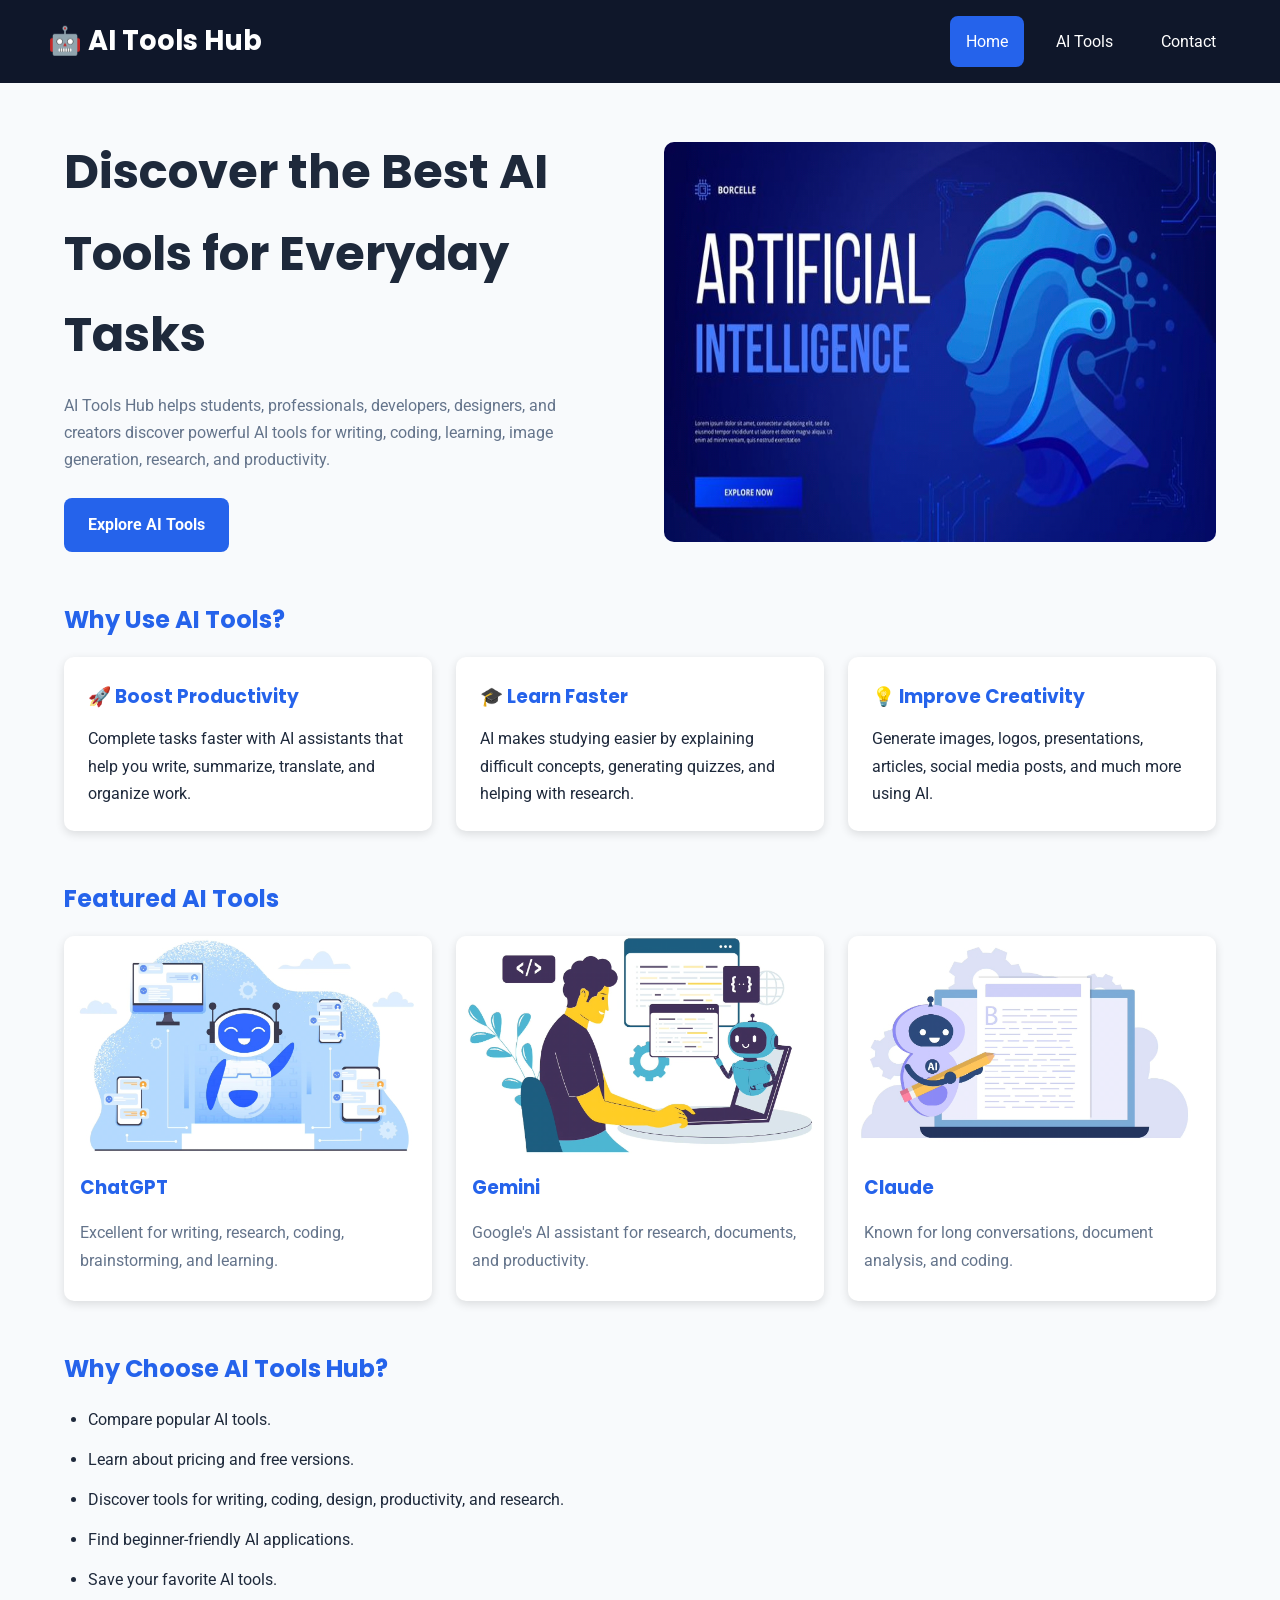
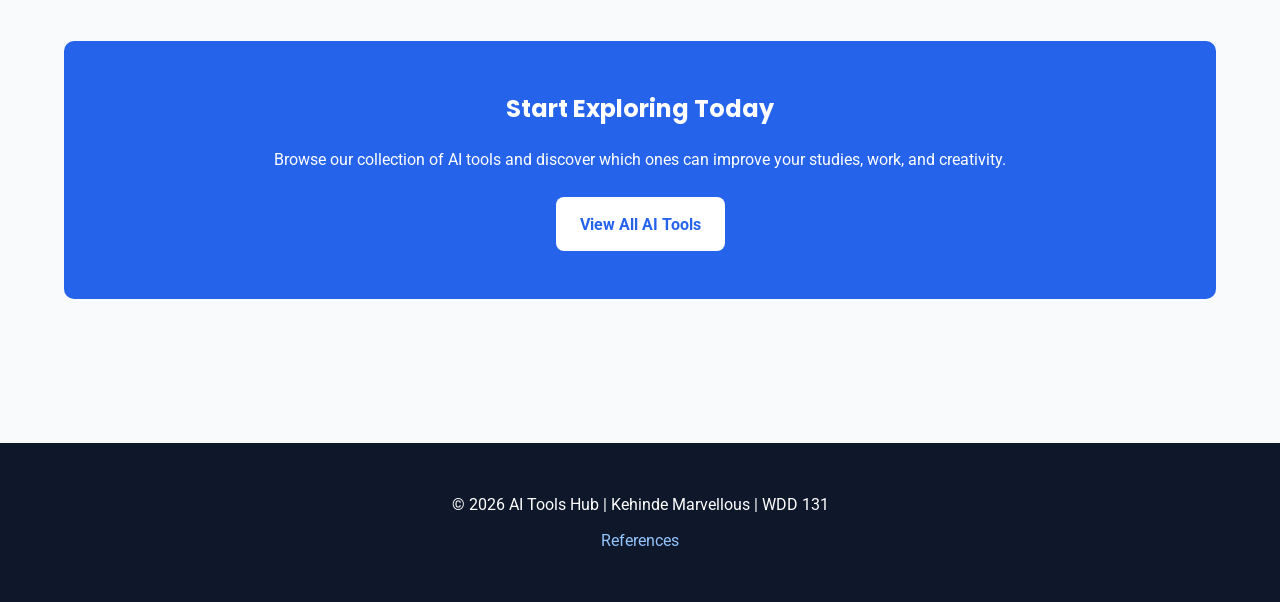
==== project/index.html @ 5527f0c5 "assignment" ====
<!DOCTYPE html>
<html lang="en">
<head>
   <meta charset="UTF-8">
   <meta name="viewport" content="width=device-width, initial-scale=1.0">
   <title>AI Tools Hub | Home</title>
   <meta name="description" content="Discover the best AI tools for writing, coding, design, research, and productivity. Compare features and find the right AI tool for your needs.">
   <meta name="author" content="Kehinde Marvellous">
   <link rel="preconnect" href="https://fonts.googleapis.com">
   <link rel="preconnect" href="https://fonts.gstatic.com" crossorigin>
   <link href="https://fonts.googleapis.com/css2?family=Poppins:wght@400;600;700&family=Roboto:wght@400;500&display=swap" rel="stylesheet">
   <link rel="stylesheet" href="styles/base.css">
   <link rel="stylesheet" href="styles/large.css">

   <script src="scripts/main.js" defer></script>
</head>

<body>

<header>

   <div class="logo">
       🤖 AI Tools Hub
   </div>

   <button id="menu" aria-label="Open Navigation">
       ☰
   </button>

   <nav>

       <ul class="navigation">

           <li>
               <a href="index.html" class="active">
                   Home
               </a>
           </li>

           <li>
               <a href="tools.html">
                   AI Tools
               </a>
           </li>

           <li>
               <a href="contact.html">
                   Contact
               </a>
           </li>

       </ul>

   </nav>

</header>

<main>

   <!-- HERO -->

   <section class="hero">

       <div class="hero-text">

           <h1>
               Discover the Best AI Tools for Everyday Tasks
           </h1>

           <p>

               AI Tools Hub helps students, professionals, developers,
               designers, and creators discover powerful AI tools for
               writing, coding, learning, image generation, research,
               and productivity.

           </p>

           <a href="tools.html" class="button">
               Explore AI Tools
           </a>

       </div>

       <div class="hero-image">

           <img
               src="images/hero.jpg"
               alt="Artificial Intelligence Illustration"
               loading="eager"
               width="1000"
               height="400">

       </div>

   </section>

   <!-- FEATURES -->

   <section class="features">

       <h2>
           Why Use AI Tools?
       </h2>

       <div class="cards">

           <article class="card">

               <h3>
                   🚀 Boost Productivity
               </h3>

               <p>

                   Complete tasks faster with AI assistants that help
                   you write, summarize, translate, and organize work.

               </p>

           </article>

           <article class="card">

               <h3>
                   🎓 Learn Faster
               </h3>

               <p>

                   AI makes studying easier by explaining difficult
                   concepts, generating quizzes, and helping with
                   research.

               </p>

           </article>

           <article class="card">

               <h3>
                   💡 Improve Creativity
               </h3>

               <p>

                   Generate images, logos, presentations, articles,
                   social media posts, and much more using AI.

               </p>

           </article>

       </div>

   </section>

   <section>

       <h2>
           Featured AI Tools
       </h2>

       <div id="featured-tools" class="tool-grid">

           <!-- JavaScript inserts tool cards here -->

       </div>

   </section>


   <section class="benefits">

       <h2>
           Why Choose AI Tools Hub?
       </h2>

       <ul>

           <li>
               Compare popular AI tools.
           </li>

           <li>
               Learn about pricing and free versions.
           </li>

           <li>
               Discover tools for writing, coding, design,
               productivity, and research.
           </li>

           <li>
               Find beginner-friendly AI applications.
           </li>

           <li>
               Save your favorite AI tools.
           </li>

       </ul>

   </section>

   <section class="cta">

       <h2>
           Start Exploring Today
       </h2>

       <p>

           Browse our collection of AI tools and discover
           which ones can improve your studies, work,
           and creativity.

       </p>

       <a href="tools.html" class="button">
           View All AI Tools
       </a>

   </section>

</main>

<footer>

   <p>
       © <span id="year"></span> AI Tools Hub | Kehinde Marvellous | WDD 131
   </p>

   <p>

       <a href="references.html">
           References
       </a>

   </p>

</footer>

</body>
</html>
---- project/styles/base.css ----
:root {
   --primary: #2563eb;
   --secondary: #0f172a;
   --accent: #38bdf8;
   --light: #f8fafc;
   --white: #ffffff;
   --text: #1e293b;
   --gray: #64748b;
   --border: #dbeafe;

   --radius: 10px;
   --shadow: 0 3px 10px rgba(0,0,0,.12);
}


*{
   margin:0;
   padding:0;
   box-sizing:border-box;
}

html{
   scroll-behavior:smooth;
}

body{
   font-family:"Roboto",sans-serif;
   background:var(--light);
   color:var(--text);
   line-height:1.7;
}

img{
   width:100%;
   display:block;
   border-radius:10px;
}


a{
   text-decoration:none;
   color:inherit;
}

header{

   background:var(--secondary);

   color:white;

   padding:1rem;

   position:sticky;

   top:0;

   z-index:100;

}

.logo{

   font-family:"Poppins",sans-serif;

   font-size:1.7rem;

   font-weight:700;

}

#menu{

   background:none;

   border:none;

   color:white;

   font-size:2rem;

   cursor:pointer;

   margin-top:.5rem;

}

.navigation{

   display:none;

   list-style:none;

   margin-top:1rem;

}

.navigation.open{

   display:block;

}

.navigation li{

   margin:.75rem 0;

}

.navigation a{

   display:block;

   padding:.75rem;

   border-radius:8px;

   transition:.3s;

}

.navigation a:hover{

   background:var(--primary);

}

.active{

   background:var(--primary);

}

main{

   width:90%;

   max-width:1200px;

   margin:auto;

   padding:2rem 0;

}

h1,h2,h3{

   font-family:"Poppins",sans-serif;

   margin-bottom:1rem;

}

h2{

   color:var(--primary);

}

section{

   margin-bottom:3rem;

}

.hero{

   display:grid;

   gap:2rem;

   align-items:center;

}

.hero-text h1{

   font-size:2.3rem;

}

.hero-text p{

   margin-bottom:1.5rem;

   color:var(--gray);

}

.button{

   display:inline-block;

   background:var(--primary);

   color:white;

   padding:.85rem 1.5rem;

   border-radius:8px;

   font-weight:bold;

   transition:.3s;

}

.button:hover{

   background:#1d4ed8;

}

.cards{

   display:grid;

   gap:1.5rem;

}

.card{

   background:white;

   padding:1.5rem;

   border-radius:10px;

   box-shadow:var(--shadow);

}

.card h3{

   color:var(--primary);

   margin-bottom:.8rem;

}

.tool-grid{

   display:grid;

   gap:1.5rem;

}

.tool-card{

   background:white;

   border-radius:10px;

   overflow:hidden;

   box-shadow:var(--shadow);

   transition:.3s;

}

.tool-card:hover{

   transform:translateY(-5px);

}

.tool-card img{

   height:220px;

   object-fit:cover;

}

.tool-info{

   padding:1rem;

}

.tool-info h3{

   color:var(--primary);

}

.tool-info p{

   margin:.7rem 0;

   color:var(--gray);

}

.search-box{
   margin-bottom:2rem;
}

.search-box label{
   display:block;
   font-weight:bold;
   margin-bottom:.5rem;
}

.search-box input{
   width:100%;
   padding:.9rem;
   border:1px solid #ccc;
   border-radius:8px;
   font-size:1rem;
}

.page-title{
   text-align:center;
   margin-bottom:2rem;
}

.page-title p{
   color:var(--gray);
   max-width:700px;
   margin:auto;
}

.benefits ul{
   margin-left:1.5rem;
}

.benefits li{
   margin-bottom:.8rem;
}

.cta{
   background:var(--primary);
   color:var(--white);
   padding:2rem;
   border-radius:var(--radius);
   text-align:center;
}

.cta h2{
   color:var(--white);
}

.cta p{
   margin:1rem 0 1.5rem;
}

.cta .button{
   background:var(--white);
   color:var(--primary);
}

.cta .button:hover{
   background:#e2e8f0;
}

.contact-form{
   background:var(--white);
   padding:2rem;
   border-radius:var(--radius);
   box-shadow:var(--shadow);
}

.form-group{
   margin-bottom:1.5rem;
}

.form-group label{
   display:block;
   margin-bottom:.5rem;
   font-weight:600;
}

.form-group input,
.form-group select,
.form-group textarea{
   width:100%;
   padding:.9rem;
   border:1px solid #cbd5e1;
   border-radius:8px;
   font-size:1rem;
   font-family:inherit;
}

.form-group textarea{
   resize:vertical;
}

input[type="submit"]{
   border:none;
   cursor:pointer;
}

.favorites{
   background:var(--white);
   padding:1.5rem;
   border-radius:var(--radius);
   box-shadow:var(--shadow);
}

#favorite-message{
   font-weight:bold;
   color:var(--primary);
}


footer{
   background:var(--secondary);
   color:var(--white);
   text-align:center;
   padding:2rem 1rem;
   margin-top:3rem;
}

footer p{
   margin:.5rem 0;
}

footer a{
   color:#93c5fd;
}

footer a:hover{
   text-decoration:underline;
}

.hidden{
   display:none;
}

.center{
   text-align:center;
}

.text-primary{
   color:var(--primary);
}

@media (min-width:640px){

   .cards{
       grid-template-columns:repeat(2,1fr);
   }

   .tool-grid{
       grid-template-columns:repeat(2,1fr);
   }

}

@media (min-width:900px){

   .hero{
       grid-template-columns:1fr 1fr;
   }

   .cards{
       grid-template-columns:repeat(3,1fr);
   }

   .tool-grid{
       grid-template-columns:repeat(3,1fr);
   }

}

.button:focus,
a:focus,
input:focus,
select:focus,
textarea:focus{
   outline:3px solid var(--accent);
   outline-offset:3px;
}
---- project/styles/large.css ----
@media only screen and (min-width: 768px) {

   header{
       display:flex;
       justify-content:space-between;
       align-items:center;
       padding:1rem 3rem;
   }

   #menu{
       display:none;
   }

   .navigation{
       display:flex;
       gap:1rem;
       margin-top:0;
   }

   .navigation li{
       margin:0;
   }

   .navigation a{
       padding:.75rem 1rem;
   }

   main{
       padding:3rem 0;
   }

   .hero{
       grid-template-columns:1fr 1fr;
       gap:3rem;
   }

   .hero-text h1{
       font-size:3rem;
   }

   .cards{
       grid-template-columns:repeat(3,1fr);
   }

   .tool-grid{
       grid-template-columns:repeat(3,1fr);
   }

   .contact-form{
       max-width:800px;
       margin:auto;
   }

   .cta{
       padding:3rem;
   }

   footer{
       padding:2.5rem;
   }

}
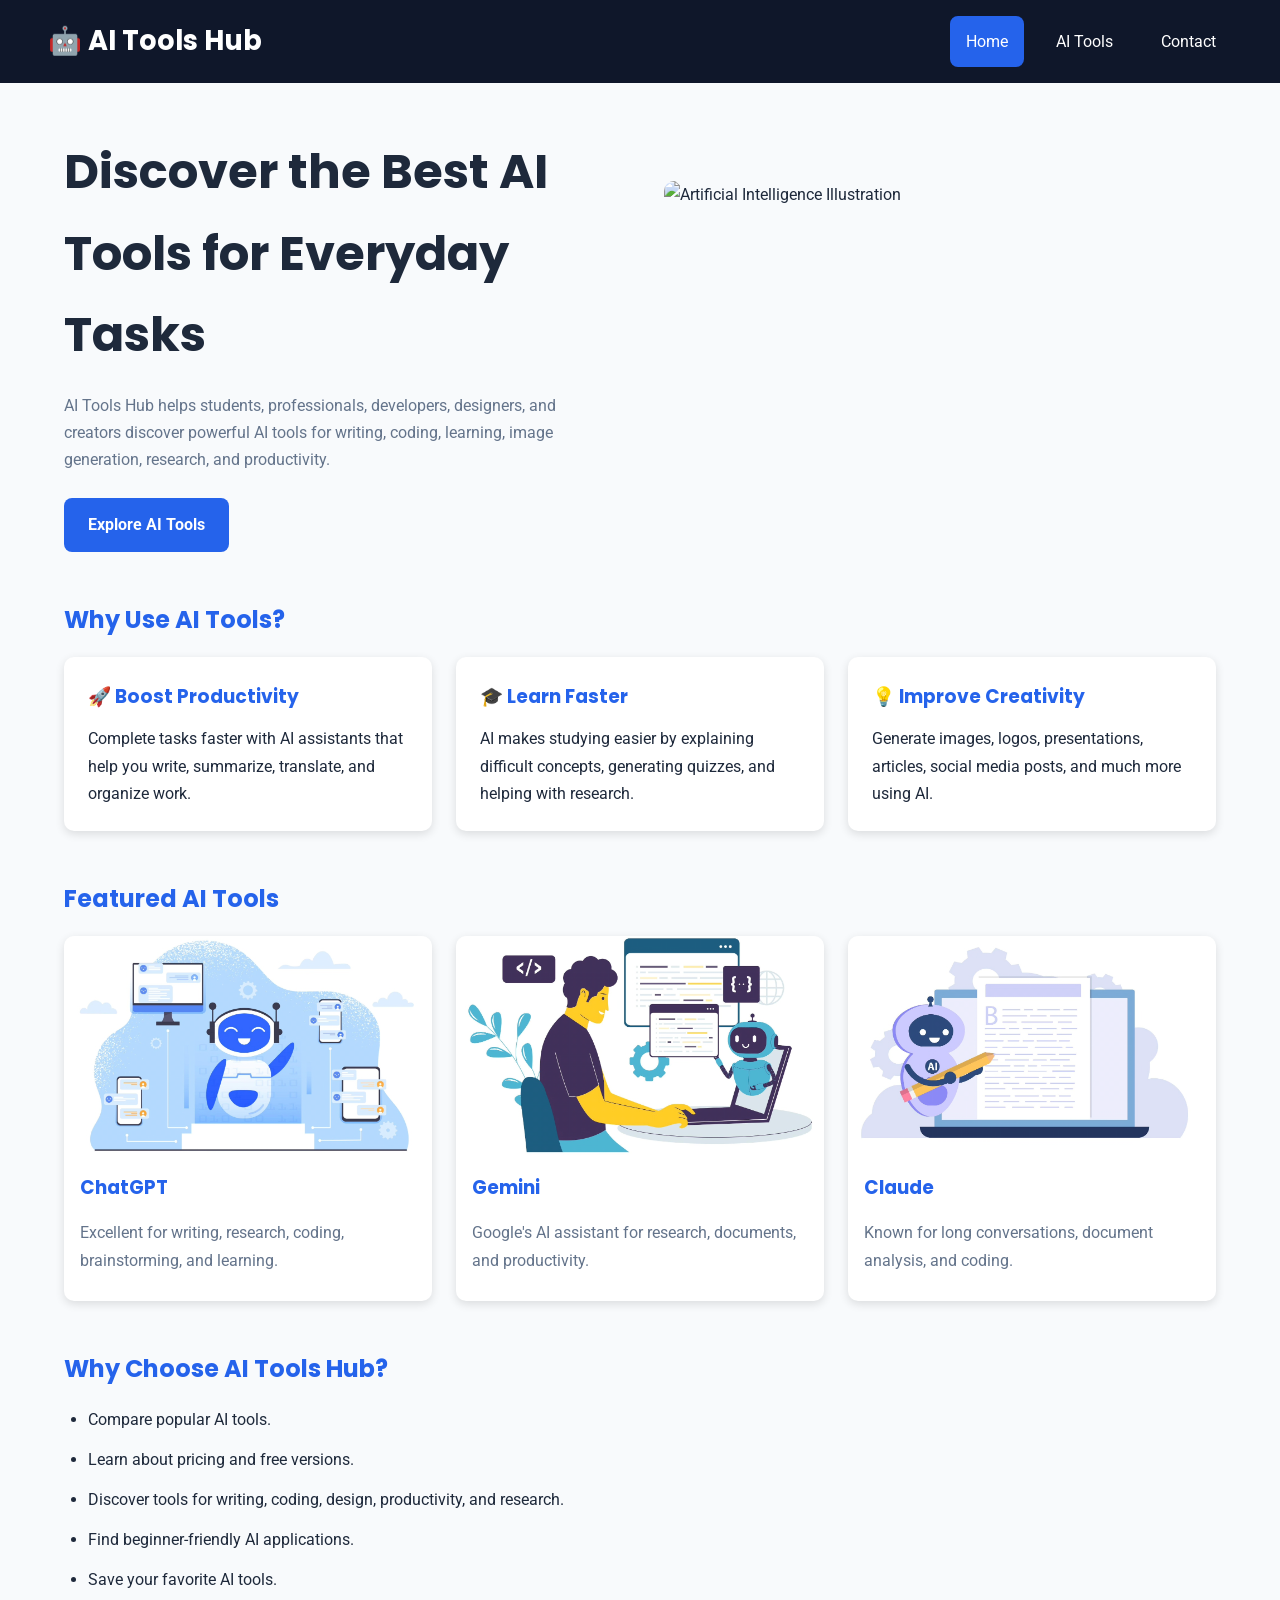
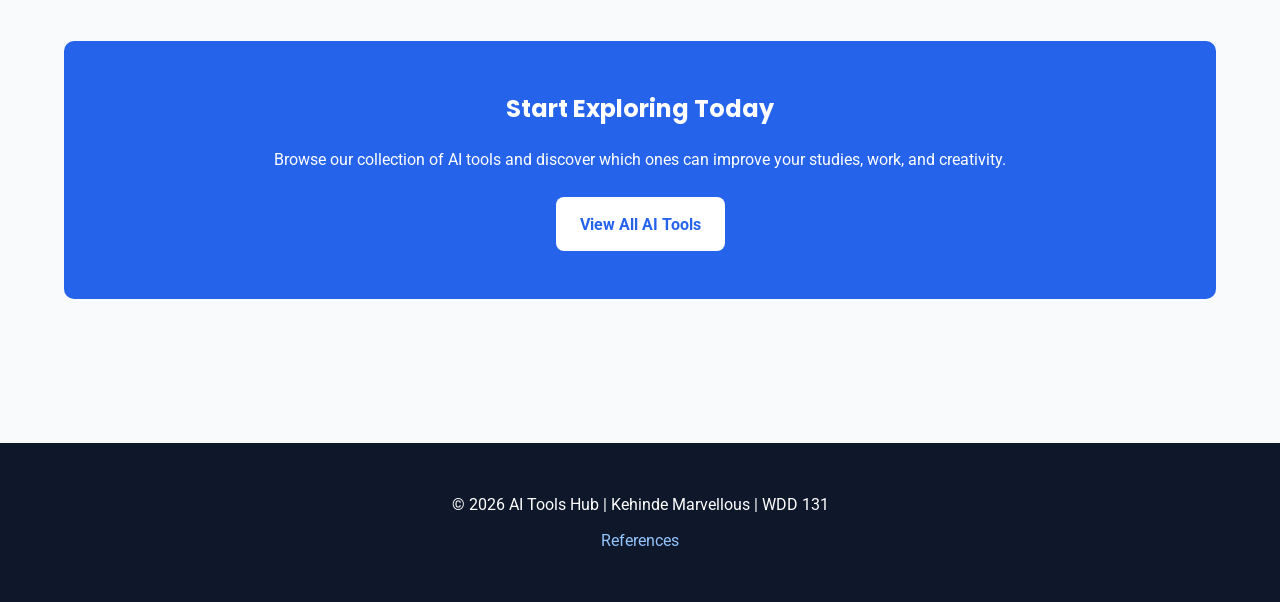
==== commit 1bbe91ad: "assignment" ====
--- a/project/index.html
+++ b/project/index.html
@@ -88,8 +88,8 @@
                src="images/hero.jpg"
                alt="Artificial Intelligence Illustration"
                loading="eager"
-               width="1000"
-               height="400">
+               width="1200"
+               height="700">
 
        </div>
 
--- a/project/styles/base.css
+++ b/project/styles/base.css
@@ -32,6 +32,7 @@
 
 img{
    width:100%;
+   height:auto;
    display:block;
    border-radius:10px;
 }
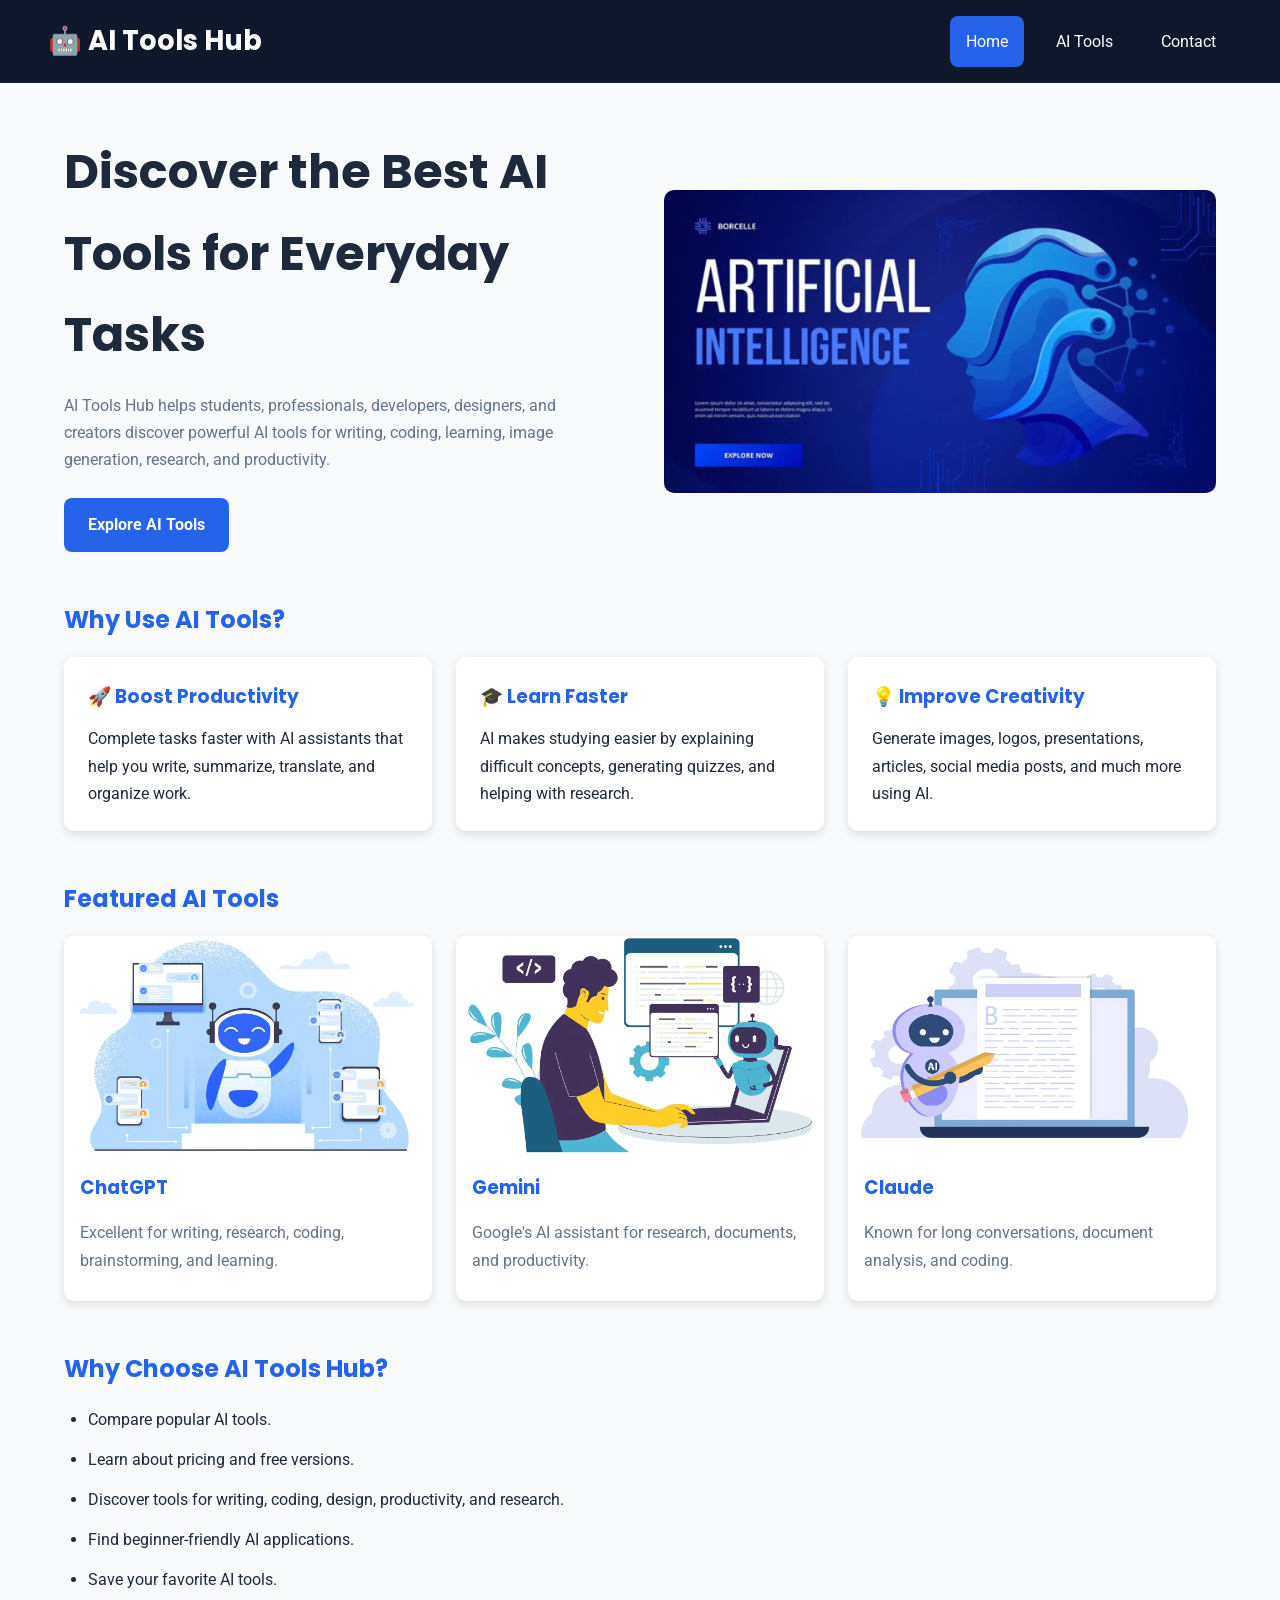
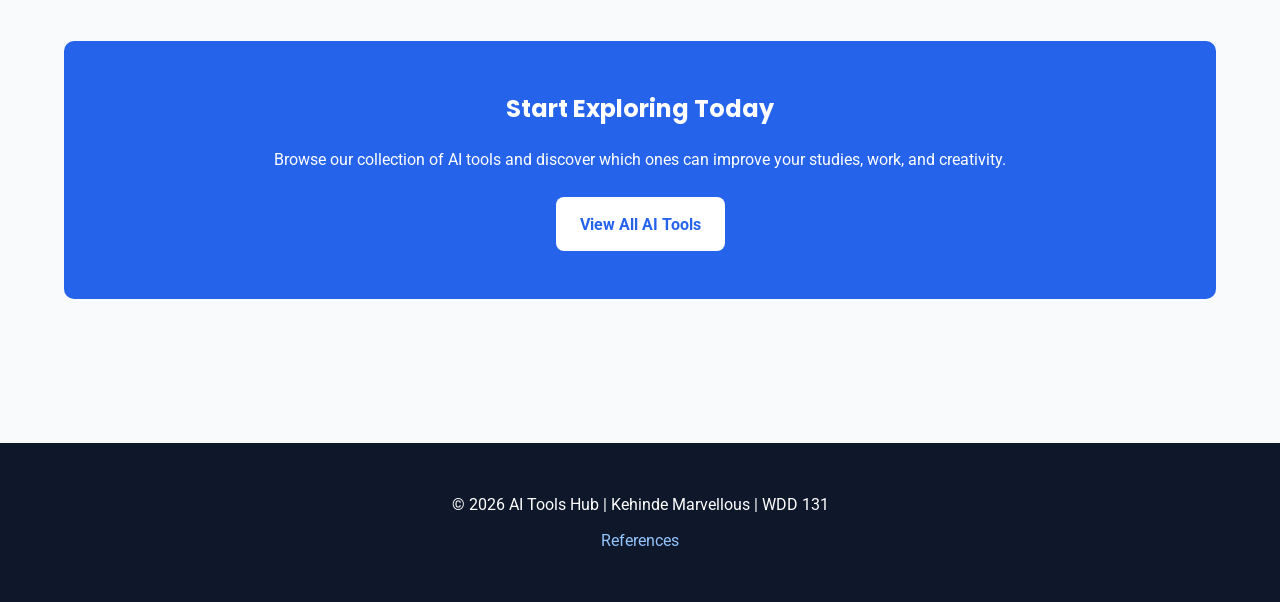
==== commit 76f3281d: "done" ====
--- a/project/index.html
+++ b/project/index.html
@@ -85,7 +85,7 @@
        <div class="hero-image">
 
            <img
-               src="images/hero.jpg"
+               src="images/hero.webp"
                alt="Artificial Intelligence Illustration"
                loading="eager"
                width="1200"
